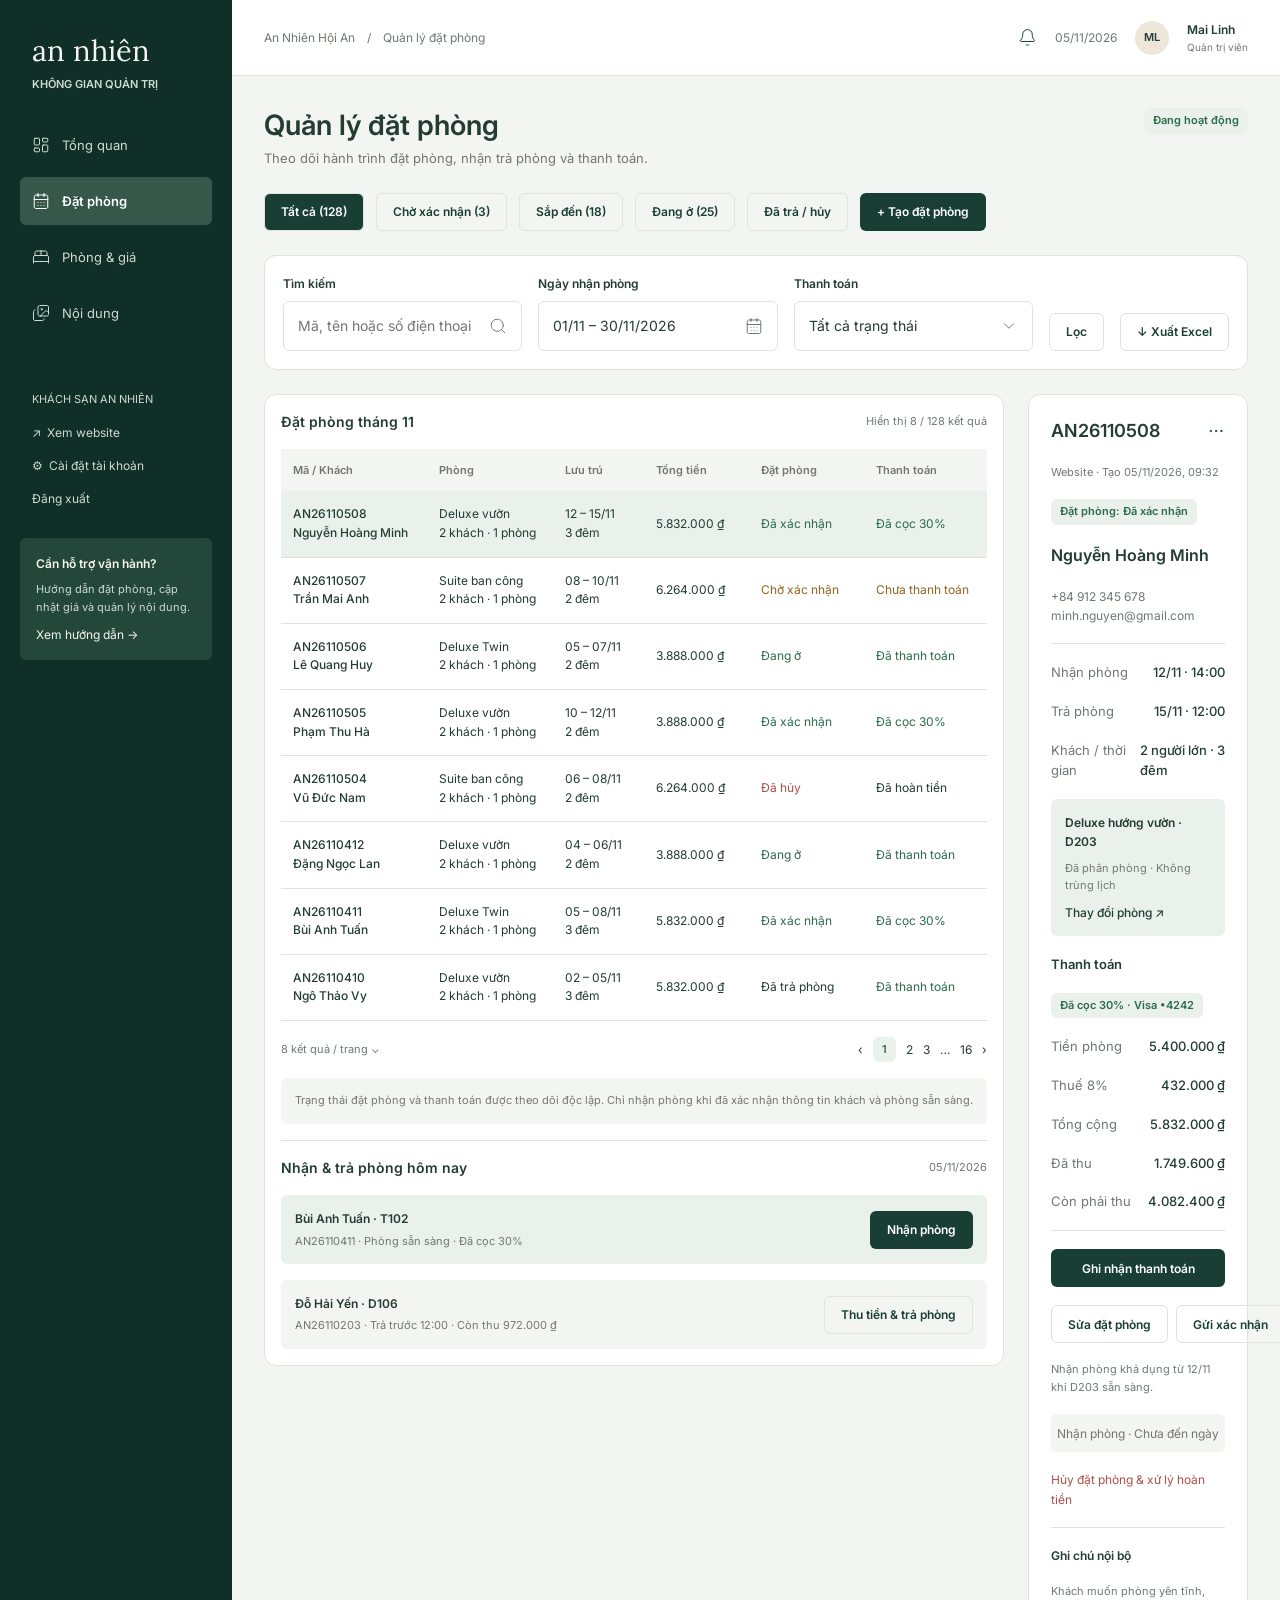
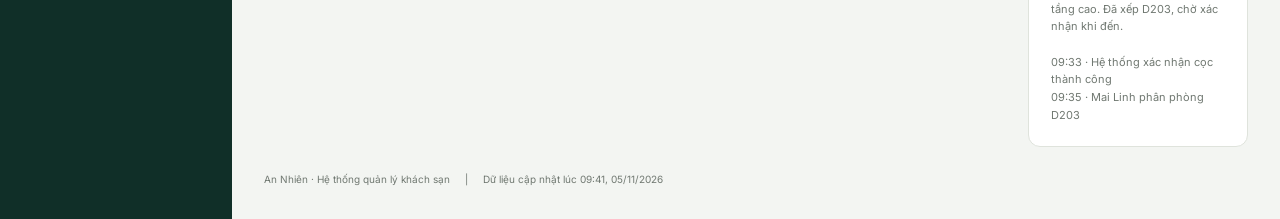
==== admin-dat-phong.html @ 12f2fd22 "initial project" ====
<!DOCTYPE html>
<html lang="vi">
<head>
  <meta charset="UTF-8">
  <meta name="viewport" content="width=device-width, initial-scale=1.0">
  <title>Quản lý đặt phòng · Quản trị An Nhiên</title>
  <link rel="preconnect" href="https://fonts.googleapis.com">
  <link rel="preconnect" href="https://fonts.gstatic.com" crossorigin>
  <link href="https://fonts.googleapis.com/css2?family=Inter:wght@400;500;600&family=Lora:wght@400&display=swap" rel="stylesheet">
  <link rel="stylesheet" href="styles.css">
</head>
<body class="admin-body">

  <div class="admin">
    <!-- Thanh quản trị -->
    <aside class="admin-sidebar">
      <a href="admin-tong-quan.html" class="admin-brand">
        <span>an nhiên</span>
        <span>KHÔNG GIAN QUẢN TRỊ</span>
      </a>
      <nav class="admin-nav">
        <a href="admin-tong-quan.html"><img src="assets/icons/admin-dashboard.svg" width="18" height="18" alt="">Tổng quan</a>
        <a href="admin-dat-phong.html" class="active"><img src="assets/icons/admin-calendar.svg" width="18" height="18" alt="">Đặt phòng</a>
        <a href="admin-phong-gia.html"><img src="assets/icons/admin-bed.svg" width="18" height="18" alt="">Phòng &amp; giá</a>
        <a href="admin-noi-dung.html"><img src="assets/icons/admin-images.svg" width="18" height="18" alt="">Nội dung</a>
      </nav>
      <div class="admin-links">
        <p class="tiny">KHÁCH SẠN AN NHIÊN</p>
        <a href="index.html">↗ &nbsp;Xem website</a>
        <a href="#">⚙ &nbsp;Cài đặt tài khoản</a>
        <a href="dang-nhap.html">Đăng xuất</a>
      </div>
      <div class="admin-help">
        <p class="small strong">Cần hỗ trợ vận hành?</p>
        <p class="tiny">Hướng dẫn đặt phòng, cập nhật giá và quản lý nội dung.</p>
        <a href="#" class="small">Xem hướng dẫn →</a>
      </div>
    </aside>

    <!-- Không gian làm việc -->
    <div class="workspace">
      <header class="admin-topbar">
        <p class="small muted">An Nhiên Hội An &nbsp;&nbsp; / &nbsp;&nbsp; Quản lý đặt phòng</p>
        <div class="admin-account">
          <button type="button" class="icon-btn" aria-label="Thông báo"><img src="assets/icons/bell.svg" width="19" height="19" alt=""></button>
          <span class="small muted">05/11/2026</span>
          <span class="avatar">ML</span>
          <div class="admin-user">
            <p class="small strong">Mai Linh</p>
            <p class="admin-role">Quản trị viên</p>
          </div>
        </div>
      </header>
      <main class="admin-content">
        <div class="admin-title">
          <div>
            <h1>Quản lý đặt phòng</h1>
            <p class="meta-13">Theo dõi hành trình đặt phòng, nhận trả phòng và thanh toán.</p>
          </div>
          <span class="badge badge-green">Đang hoạt động</span>
        </div>

        <div class="chips" data-chips>
          <button type="button" class="btn btn-sm chip is-active">Tất cả (128)</button>
          <button type="button" class="btn btn-sm chip">Chờ xác nhận (3)</button>
          <button type="button" class="btn btn-sm chip">Sắp đến (18)</button>
          <button type="button" class="btn btn-sm chip">Đang ở (25)</button>
          <button type="button" class="btn btn-sm chip">Đã trả / hủy</button>
          <button type="button" class="btn btn-primary btn-sm">+ Tạo đặt phòng</button>
        </div>

        <form class="panel filter-bar" onsubmit="return false">
          <label class="field">
            <span class="field-label">Tìm kiếm</span>
            <span class="field-input">
              <input type="search" placeholder="Mã, tên hoặc số điện thoại">
              <img src="assets/icons/search.svg" width="18" height="18" alt="">
            </span>
          </label>
          <label class="field">
            <span class="field-label">Ngày nhận phòng</span>
            <span class="field-input">
              <input type="text" value="01/11 – 30/11/2026">
              <img src="assets/icons/calendar-days.svg" width="18" height="18" alt="">
            </span>
          </label>
          <label class="field">
            <span class="field-label">Thanh toán</span>
            <select class="input select">
              <option>Tất cả trạng thái</option>
              <option>Đã thanh toán</option>
              <option>Đã cọc 30%</option>
              <option>Chưa thanh toán</option>
              <option>Đã hoàn tiền</option>
            </select>
          </label>
          <button type="submit" class="btn btn-outline btn-sm">Lọc</button>
          <button type="button" class="btn btn-outline btn-sm">↓ Xuất Excel</button>
        </form>

        <div class="admin-row">
          <section class="panel booking-list">
            <div class="panel-head">
              <h2 class="h-sans-14">Đặt phòng tháng 11</h2>
              <span class="tiny muted">Hiển thị 8 / 128 kết quả</span>
            </div>
            <div class="table-wrap">
              <table class="data-table" data-selectable>
                <thead>
                  <tr>
                    <th style="width:146px">Mã / Khách</th>
                    <th style="width:126px">Phòng</th>
                    <th style="width:91px">Lưu trú</th>
                    <th style="width:105px">Tổng tiền</th>
                    <th style="width:115px">Đặt phòng</th>
                    <th>Thanh toán</th>
                  </tr>
                </thead>
                <tbody>
                  <tr class="is-selected">
                    <td class="cell-strong">AN26110508<br>Nguyễn Hoàng Minh</td>
                    <td>Deluxe vườn<br>2 khách · 1 phòng</td><td>12 – 15/11<br>3 đêm</td><td>5.832.000 ₫</td>
                    <td class="ok">Đã xác nhận</td><td class="ok">Đã cọc 30%</td>
                  </tr>
                  <tr>
                    <td class="cell-strong">AN26110507<br>Trần Mai Anh</td>
                    <td>Suite ban công<br>2 khách · 1 phòng</td><td>08 – 10/11<br>2 đêm</td><td>6.264.000 ₫</td>
                    <td class="warn">Chờ xác nhận</td><td class="warn">Chưa thanh toán</td>
                  </tr>
                  <tr>
                    <td class="cell-strong">AN26110506<br>Lê Quang Huy</td>
                    <td>Deluxe Twin<br>2 khách · 1 phòng</td><td>05 – 07/11<br>2 đêm</td><td>3.888.000 ₫</td>
                    <td class="ok">Đang ở</td><td class="ok">Đã thanh toán</td>
                  </tr>
                  <tr>
                    <td class="cell-strong">AN26110505<br>Phạm Thu Hà</td>
                    <td>Deluxe vườn<br>2 khách · 1 phòng</td><td>10 – 12/11<br>2 đêm</td><td>3.888.000 ₫</td>
                    <td class="ok">Đã xác nhận</td><td class="ok">Đã cọc 30%</td>
                  </tr>
                  <tr>
                    <td class="cell-strong">AN26110504<br>Vũ Đức Nam</td>
                    <td>Suite ban công<br>2 khách · 1 phòng</td><td>06 – 08/11<br>2 đêm</td><td>6.264.000 ₫</td>
                    <td class="danger">Đã hủy</td><td>Đã hoàn tiền</td>
                  </tr>
                  <tr>
                    <td class="cell-strong">AN26110412<br>Đặng Ngọc Lan</td>
                    <td>Deluxe vườn<br>2 khách · 1 phòng</td><td>04 – 06/11<br>2 đêm</td><td>3.888.000 ₫</td>
                    <td class="ok">Đang ở</td><td class="ok">Đã thanh toán</td>
                  </tr>
                  <tr>
                    <td class="cell-strong">AN26110411<br>Bùi Anh Tuấn</td>
                    <td>Deluxe Twin<br>2 khách · 1 phòng</td><td>05 – 08/11<br>3 đêm</td><td>5.832.000 ₫</td>
                    <td class="ok">Đã xác nhận</td><td class="ok">Đã cọc 30%</td>
                  </tr>
                  <tr>
                    <td class="cell-strong">AN26110410<br>Ngô Thảo Vy</td>
                    <td>Deluxe vườn<br>2 khách · 1 phòng</td><td>02 – 05/11<br>3 đêm</td><td>5.832.000 ₫</td>
                    <td>Đã trả phòng</td><td class="ok">Đã thanh toán</td>
                  </tr>
                </tbody>
              </table>
            </div>
            <div class="pagination">
              <span class="tiny muted">8 kết quả / trang ⌄</span>
              <nav class="pages" aria-label="Phân trang">
                <a href="#" aria-label="Trang trước">‹</a>
                <a href="#" class="current">1</a>
                <a href="#">2</a>
                <a href="#">3</a>
                <span>…</span>
                <a href="#">16</a>
                <a href="#" aria-label="Trang sau">›</a>
              </nav>
            </div>
            <p class="note-box">Trạng thái đặt phòng và thanh toán được theo dõi độc lập. Chỉ nhận phòng khi đã xác nhận thông tin khách và phòng sẵn sàng.</p>
            <hr class="divider">
            <div class="panel-head">
              <h2 class="h-sans-14">Nhận &amp; trả phòng hôm nay</h2>
              <span class="tiny muted">05/11/2026</span>
            </div>
            <div class="task task-green">
              <div>
                <p class="small strong">Bùi Anh Tuấn · T102</p>
                <p class="tiny muted">AN26110411 · Phòng sẵn sàng · Đã cọc 30%</p>
              </div>
              <button type="button" class="btn btn-primary btn-sm">Nhận phòng</button>
            </div>
            <div class="task">
              <div>
                <p class="small strong">Đỗ Hải Yến · D106</p>
                <p class="tiny muted">AN26110203 · Trả trước 12:00 · Còn thu 972.000 ₫</p>
              </div>
              <button type="button" class="btn btn-outline btn-sm">Thu tiền &amp; trả phòng</button>
            </div>
          </section>

          <aside class="panel booking-detail">
            <div class="panel-head">
              <p class="code-18">AN26110508</p>
              <button type="button" class="icon-btn" aria-label="Thao tác khác"><img src="assets/icons/ellipsis.svg" width="18" height="18" alt=""></button>
            </div>
            <p class="tiny muted">Website · Tạo 05/11/2026, 09:32</p>
            <span class="badge badge-green">Đặt phòng: Đã xác nhận</span>
            <p class="strong-16">Nguyễn Hoàng Minh</p>
            <p class="small muted">+84 912 345 678<br>minh.nguyen@gmail.com</p>
            <hr class="divider">
            <div class="line"><span>Nhận phòng</span><b>12/11 · 14:00</b></div>
            <div class="line"><span>Trả phòng</span><b>15/11 · 12:00</b></div>
            <div class="line"><span>Khách / thời gian</span><b>2 người lớn · 3 đêm</b></div>
            <div class="assign">
              <p class="small strong">Deluxe hướng vườn · D203</p>
              <p class="tiny muted">Đã phân phòng · Không trùng lịch</p>
              <a href="admin-phong-gia.html" class="small medium">Thay đổi phòng ↗</a>
            </div>
            <p class="strong-13">Thanh toán</p>
            <span class="badge badge-green">Đã cọc 30% · Visa •4242</span>
            <div class="line"><span>Tiền phòng</span><b>5.400.000 ₫</b></div>
            <div class="line"><span>Thuế 8%</span><b>432.000 ₫</b></div>
            <div class="line"><span>Tổng cộng</span><b>5.832.000 ₫</b></div>
            <div class="line"><span>Đã thu</span><b>1.749.600 ₫</b></div>
            <div class="line"><span>Còn phải thu</span><b>4.082.400 ₫</b></div>
            <hr class="divider">
            <button type="button" class="btn btn-primary btn-sm btn-block">Ghi nhận thanh toán</button>
            <div class="btn-pair">
              <button type="button" class="btn btn-outline btn-sm">Sửa đặt phòng</button>
              <button type="button" class="btn btn-outline btn-sm">Gửi xác nhận</button>
            </div>
            <p class="tiny muted">Nhận phòng khả dụng từ 12/11 khi D203 sẵn sàng.</p>
            <button type="button" class="btn-disabled" disabled>Nhận phòng · Chưa đến ngày</button>
            <button type="button" class="small danger text-left">Hủy đặt phòng &amp; xử lý hoàn tiền</button>
            <hr class="divider">
            <p class="small strong">Ghi chú nội bộ</p>
            <p class="tiny muted">Khách muốn phòng yên tĩnh, tầng cao. Đã xếp D203, chờ xác nhận khi đến.</p>
            <p class="tiny muted">09:33 · Hệ thống xác nhận cọc thành công<br>09:35 · Mai Linh phân phòng D203</p>
          </aside>
        </div>

        <p class="admin-foot">An Nhiên · Hệ thống quản lý khách sạn &nbsp;&nbsp;&nbsp; | &nbsp;&nbsp;&nbsp; Dữ liệu cập nhật lúc 09:41, 05/11/2026</p>
      </main>

      <script>
        // Chọn bộ lọc trạng thái và dòng đặt phòng
        document.querySelectorAll('[data-chips] .chip').forEach((chip, _, all) => {
          chip.addEventListener('click', () => {
            all.forEach((c) => c.classList.remove('is-active'));
            chip.classList.add('is-active');
          });
        });
        document.querySelectorAll('[data-selectable] tbody tr').forEach((row, _, all) => {
          row.addEventListener('click', () => {
            all.forEach((r) => r.classList.remove('is-selected'));
            row.classList.add('is-selected');
          });
        });
      </script>

    </div>
  </div>

</body>
</html>
---- styles.css ----
:root {
  --green-900: #102f28;
  --green-800: #193f35;
  --green-700: #233c34;
  --green-line: #365348;
  --mint: #cddbd1;
  --cream: #f7f5ef;
  --sand: #ede7da;
  --gold: #a37c46;
  --muted: #707871;
  --border: #dfe3dc;
  --radius: 6px;
  --gutter: 80px;
  --serif: "Lora", Georgia, serif;
  --sans: "Inter", system-ui, sans-serif;
}

* { box-sizing: border-box; margin: 0; padding: 0; }

body {
  background: var(--cream);
  color: var(--green-700);
  font-family: var(--sans);
  line-height: 1.6;
}

img { display: block; max-width: 100%; }
a { color: inherit; text-decoration: none; }
ul { list-style: none; }
button { font: inherit; color: inherit; background: none; border: 0; cursor: pointer; }
h1, h2, h3 { font-family: var(--serif); font-weight: 400; color: var(--green-800); line-height: 1.25; }

/* ---------- Thành phần dùng chung ---------- */
.btn {
  display: inline-flex;
  align-items: center;
  justify-content: center;
  height: 50px;
  padding: 0 24px;
  border: 1px solid transparent;
  border-radius: var(--radius);
  font-size: 14px;
  font-weight: 600;
  white-space: nowrap;
  transition: opacity .2s, background .2s;
}
.btn:hover { opacity: .88; }
.btn-primary { background: var(--green-800); color: #fff; }
.btn-light { background: var(--cream); color: var(--green-800); }
.btn-outline { border-color: var(--border); color: var(--green-800); }
.btn-outline:hover { background: #fff; opacity: 1; }

.eyebrow { font-size: 11px; font-weight: 600; color: var(--gold); line-height: normal; }
.eyebrow-light { color: var(--mint); }
.link { font-size: 13px; font-weight: 600; color: var(--green-700); }
.link:hover { text-decoration: underline; }

.h-33 { font-size: 33px; }
.h-34 { font-size: 34px; }
.h-35 { font-size: 35px; }
.h-39 { font-size: 39px; }
.h-40 { font-size: 40px; }
.body-14 { font-size: 14px; color: var(--muted); }
.body-15 { font-size: 15px; color: var(--muted); }

.section { padding: 72px var(--gutter); }
.stack-72 { display: flex; flex-direction: column; gap: 72px; }
.stack-64 { display: flex; flex-direction: column; gap: 64px; }
.grid-3 { display: grid; grid-template-columns: repeat(3, 1fr); gap: 24px; }

/* ---------- Header ---------- */
.topbar {
  display: flex;
  justify-content: space-between;
  align-items: center;
  height: 30px;
  padding: 0 var(--gutter);
  background: var(--green-800);
  color: var(--mint);
  font-size: 10px;
}
.topbar-info { display: flex; gap: 20px; align-items: center; }
.topbar .lang { font-size: 10px; color: var(--mint); }

.navbar {
  display: flex;
  justify-content: space-between;
  align-items: center;
  height: 84px;
  padding: 0 var(--gutter);
  border-bottom: 1px solid var(--border);
}
.brand { display: flex; flex-direction: column; gap: 1px; line-height: normal; }
.brand-name { font-family: var(--serif); font-size: 29px; color: var(--green-800); }
.brand-tag { font-size: 8px; color: var(--gold); }
.nav-links { display: flex; align-items: center; gap: 28px; font-size: 13px; color: var(--muted); }
.nav-links a:not(.btn):hover { color: var(--green-800); }
.nav-links .active { color: var(--green-800); font-weight: 600; }
.nav-links .nav-login { color: var(--green-700); }

/* ---------- Hero ---------- */
.hero {
  position: relative;
  height: 590px;
  padding: 110px var(--gutter) 44px;
  overflow: hidden;
}
.hero-bg { position: absolute; inset: 0; width: 100%; height: 100%; object-fit: cover; }
.hero-overlay {
  position: absolute;
  inset: 0;
  background: linear-gradient(to right, rgba(16, 47, 40, .85), rgba(16, 47, 40, .13) 80%);
}
.hero-content { position: relative; display: flex; flex-direction: column; gap: 24px; }
.hero h1 { font-size: 62px; line-height: 1.18; color: var(--cream); max-width: 850px; }
.hero-lead { font-size: 16px; color: var(--cream); max-width: 530px; }
.hero-actions { display: flex; align-items: center; gap: 24px; font-size: 13px; color: var(--cream); }
.hero-indicator {
  position: absolute;
  right: var(--gutter);
  bottom: 32px;
  display: flex;
  gap: 12px;
  font-size: 12px;
  color: var(--cream);
}
.hero-indicator button { font-size: 12px; color: var(--cream); padding: 0 6px; }

/* ---------- Đặt phòng ---------- */
.booking { display: flex; flex-direction: column; gap: 16px; padding: 28px var(--gutter); }
.booking-card {
  display: flex;
  align-items: flex-end;
  gap: 20px;
  padding: 24px;
  background: #fff;
  border: 1px solid var(--border);
  border-radius: var(--radius);
}
.field { flex: 1; display: flex; flex-direction: column; gap: 8px; min-width: 0; }
.field-label { font-size: 12px; font-weight: 600; }
.field-input {
  display: flex;
  align-items: center;
  justify-content: space-between;
  height: 50px;
  padding: 0 14px;
  border: 1px solid var(--border);
  border-radius: var(--radius);
}
.field-input:focus-within { border-color: var(--green-800); }
.field-input input {
  flex: 1;
  min-width: 0;
  border: 0;
  outline: 0;
  font: inherit;
  font-size: 14px;
  color: var(--green-700);
  background: transparent;
}
.promises { display: flex; justify-content: center; gap: 40px; font-size: 12px; color: var(--muted); flex-wrap: wrap; }

/* ---------- Câu chuyện ---------- */
.story { display: flex; align-items: center; gap: 72px; }
.story-img { width: 590px; height: 390px; object-fit: cover; flex-shrink: 0; }
.story-text { flex: 1; display: flex; flex-direction: column; gap: 22px; }
.stats { display: flex; gap: 32px; }
.stats div { display: flex; flex-direction: column; width: 140px; }
.stats strong { font-family: var(--serif); font-weight: 400; font-size: 30px; line-height: 1.25; color: var(--green-800); }
.stats span { font-size: 11px; color: var(--muted); }

/* ---------- Phòng nghỉ ---------- */
.rooms { display: flex; flex-direction: column; gap: 28px; }
.section-head { display: flex; justify-content: space-between; align-items: flex-end; gap: 24px; }
.section-head > div, .section-title { display: flex; flex-direction: column; gap: 12px; }
.room-card { background: #fff; overflow: hidden; }
.room-card img { width: 100%; height: 270px; object-fit: cover; transition: transform .4s; }
.room-card:hover img { transform: scale(1.03); }
.room-info { display: flex; flex-direction: column; gap: 14px; padding: 24px; position: relative; background: #fff; }
.room-info h3 { font-size: 25px; }
.room-meta { font-size: 12px; color: var(--muted); }
.room-amenities { font-size: 13px; color: var(--muted); }
.room-foot { display: flex; justify-content: space-between; align-items: center; }
.price { display: flex; flex-direction: column; gap: 2px; }
.price span { font-size: 11px; color: var(--muted); }
.price strong { font-size: 20px; font-weight: 600; }

.amenities {
  display: flex;
  justify-content: space-between;
  flex-wrap: wrap;
  gap: 16px;
  padding: 30px 0;
  border-top: 1px solid var(--border);
  border-bottom: 1px solid var(--border);
  font-size: 13px;
}
.amenities li { display: flex; align-items: center; gap: 12px; }

/* ---------- Dịch vụ ---------- */
.services { display: flex; flex-direction: column; gap: 30px; padding-top: 0; }
.service-card { display: flex; flex-direction: column; gap: 14px; align-items: flex-start; }
.service-card img { width: 100%; height: 300px; object-fit: cover; }
.service-card h3 { font-size: 26px; }
.service-card p { font-size: 13px; color: var(--muted); }
.service-card .service-meta { font-size: 11px; color: var(--gold); }

/* ---------- Ưu đãi ---------- */
.offer { display: flex; background: var(--green-800); }
.offer-text { flex: 1; display: flex; flex-direction: column; gap: 20px; padding: 64px var(--gutter); }
.offer h2 { font-size: 38px; color: var(--cream); }
.offer-lead { font-size: 14px; color: var(--mint); }
.offer-note { font-size: 11px; color: var(--mint); }
.offer-img { width: 680px; height: 440px; object-fit: cover; flex-shrink: 0; }

/* ---------- Vị trí ---------- */
.location { display: flex; align-items: center; gap: 64px; }
.location-img { width: 610px; height: 310px; object-fit: cover; flex-shrink: 0; }
.location-text { flex: 1; display: flex; flex-direction: column; gap: 18px; align-items: flex-start; }
.distances { display: flex; gap: 32px; flex-wrap: wrap; font-size: 12px; }

/* ---------- Đánh giá ---------- */
.testimonial {
  display: flex;
  flex-direction: column;
  align-items: center;
  gap: 20px;
  padding: 36px 180px;
  background: var(--sand);
  text-align: center;
}
.stars { font-size: 15px; color: var(--gold); }
.testimonial blockquote { font-family: var(--serif); font-size: 27px; line-height: 1.55; color: var(--green-800); }
.testimonial figcaption { font-size: 12px; color: var(--muted); }
.testimonial-note { font-size: 11px; color: var(--muted); }

/* ---------- FAQ ---------- */
.faq { display: flex; gap: 80px; align-items: flex-start; }
.faq-intro { width: 420px; flex-shrink: 0; display: flex; flex-direction: column; gap: 14px; align-items: flex-start; }
.faq-list { flex: 1; display: flex; flex-direction: column; gap: 18px; }
.faq-list details { border-bottom: 1px solid var(--border); padding-bottom: 18px; }
.faq-list summary {
  display: flex;
  justify-content: space-between;
  gap: 16px;
  font-size: 13px;
  cursor: pointer;
  list-style: none;
}
.faq-list summary::-webkit-details-marker { display: none; }
.faq-list summary::after { content: "+"; font-size: 14px; }
.faq-list details[open] summary { font-size: 14px; font-weight: 600; }
.faq-list details[open] summary::after { content: "−"; font-weight: 400; }
.faq-list details p { margin-top: 18px; font-size: 13px; color: var(--muted); }

/* ---------- CTA ---------- */
.cta {
  display: flex;
  justify-content: space-between;
  align-items: center;
  gap: 24px;
  padding-top: 32px;
  border-top: 1px solid var(--border);
}
.cta > div { display: flex; flex-direction: column; gap: 8px; }

/* ---------- Footer ---------- */
.footer { display: flex; flex-direction: column; gap: 32px; padding: 48px var(--gutter) 24px; background: var(--green-900); color: var(--mint); }
.footer-cols { display: flex; gap: 90px; }
.footer-brand { width: 340px; display: flex; flex-direction: column; gap: 14px; font-size: 13px; }
.footer-logo { font-family: var(--serif); font-size: 32px; color: var(--cream); line-height: normal; }
.footer-col { display: flex; flex-direction: column; gap: 10px; font-size: 12px; }
.footer-contact { width: 300px; }
.footer-col h4 { font-size: 14px; font-weight: 600; color: var(--cream); }
.footer-col a:hover { color: var(--cream); }
.footer-bottom {
  display: flex;
  justify-content: space-between;
  gap: 16px;
  padding-top: 20px;
  border-top: 1px solid var(--green-line);
  font-size: 10px;
}

/* =========================================================
   Trang con (dùng chung)
   ========================================================= */
:root {
  --ok: #2c6b4c;
  --ok-bg: #eaf1eb;
  --warn: #92651e;
  --warn-bg: #fbf0d9;
}

.page { display: flex; flex-direction: column; gap: 28px; padding: 40px var(--gutter) 64px; }
.page-32 { padding-top: 32px; }
.breadcrumb { font-size: 11px; color: var(--muted); }
.breadcrumb a:hover { color: var(--green-800); }
.page-intro { display: flex; flex-direction: column; gap: 12px; }
.gap-10 { gap: 10px; }
.h-27 { font-size: 27px; }
.h-29 { font-size: 29px; }
.h-44 { font-size: 44px; }

.card { background: #fff; border: 1px solid var(--border); border-radius: var(--radius); }
.divider { border: 0; border-top: 1px solid var(--border); width: 100%; }
.badge { display: inline-flex; align-self: flex-start; padding: 4px 9px; border-radius: var(--radius); font-size: 11px; font-weight: 600; white-space: nowrap; }
.badge-green { background: var(--ok-bg); color: var(--ok); }
.badge-amber { background: var(--warn-bg); color: var(--warn); }
.btn-sm { height: 38px; padding: 0 16px; font-size: 12px; }
.btn-block { width: 100%; }

.tiny { font-size: 11px; }
.small { font-size: 12px; }
.text-13 { font-size: 13px; }
.meta-13 { font-size: 13px; color: var(--muted); }
.muted { color: var(--muted); }
.ok { color: var(--ok); }
.center { text-align: center; }
.strong-13 { font-family: var(--sans); font-size: 13px; font-weight: 600; color: var(--green-700); line-height: 1.6; }
.strong-14 { font-size: 14px; font-weight: 600; }
.muted-btn { font-size: 11px; color: var(--muted); }
.muted-btn:hover { color: var(--green-800); }

.page .booking-card { width: 100%; }

/* ---------- Tìm phòng ---------- */
.search-layout { display: flex; gap: 28px; align-items: flex-start; }
.filters { width: 264px; flex-shrink: 0; padding: 24px; display: flex; flex-direction: column; gap: 22px; }
.filters-head { display: flex; justify-content: space-between; align-items: center; padding-bottom: 22px; border-bottom: 1px solid var(--border); }
.filters-head h2 { font-family: var(--sans); font-size: 16px; font-weight: 600; color: var(--green-700); line-height: 1.6; }
.filters-body { display: flex; flex-direction: column; gap: 22px; }
.filters fieldset { border: 0; display: flex; flex-direction: column; gap: 22px; padding-bottom: 22px; border-bottom: 1px solid var(--border); }
.filters fieldset:last-child { border-bottom: 0; padding-bottom: 0; }
.filters legend { float: left; font-size: 12px; font-weight: 600; }
.filters legend + * { clear: both; }
.price-bar { height: 6px; border-radius: 100px; background: var(--green-800); }
.check { display: flex; align-items: center; gap: 10px; font-size: 13px; cursor: pointer; }
.check input { width: 14px; height: 14px; accent-color: var(--green-800); }

.results { flex: 1; min-width: 0; display: flex; flex-direction: column; gap: 18px; }
.results-head { display: flex; justify-content: space-between; align-items: center; }
.sort { font-size: 12px; color: var(--muted); }
.sort select { border: 0; background: transparent; font: inherit; color: var(--muted); cursor: pointer; }
.result-card { display: flex; overflow: hidden; }
.result-card.is-selected { border-color: var(--green-800); }
.result-card > img { width: 275px; height: 300px; object-fit: cover; flex-shrink: 0; }
.result-info { flex: 1; min-width: 0; display: flex; flex-direction: column; gap: 14px; padding: 24px; }
.result-top { display: flex; justify-content: space-between; align-items: flex-start; }
.stock { font-size: 11px; color: var(--warn); }
.result-info h3 { font-size: 26px; }
.ticks { display: flex; gap: 20px; flex-wrap: wrap; font-size: 12px; }
.result-foot { display: flex; justify-content: space-between; align-items: flex-end; gap: 16px; }
.price-lg { font-size: 21px; font-weight: 600; }

/* ---------- Chi tiết phòng ---------- */
.room-head { display: flex; justify-content: space-between; align-items: flex-end; gap: 24px; }
.room-actions { display: flex; gap: 20px; font-size: 13px; white-space: nowrap; }
.room-actions button:hover { color: var(--gold); }
.gallery { display: flex; gap: 16px; }
.gallery-main { width: 840px; height: 420px; object-fit: cover; flex-shrink: 0; }
.gallery-side { flex: 1; min-width: 0; display: flex; flex-direction: column; gap: 16px; }
.gallery-side img { width: 100%; height: 202px; object-fit: cover; }
.gallery-more { position: relative; }
.gallery-count { position: absolute; right: 16px; bottom: 16px; padding: 10px; background: #fff; border-radius: var(--radius); font-size: 12px; font-weight: 600; }

.detail-layout { display: flex; gap: 40px; align-items: flex-start; }
.detail-main { flex: 1; min-width: 0; display: flex; flex-direction: column; gap: 28px; }
.feature-icons { display: flex; gap: 32px; flex-wrap: wrap; font-size: 12px; }
.feature-icons li { display: flex; flex-direction: column; gap: 10px; }
.rate-head { display: flex; justify-content: space-between; align-items: flex-start; gap: 16px; }
.rate-option { display: flex; flex-direction: column; gap: 14px; padding: 24px; cursor: pointer; }
.rate-option:has(input:checked) { border-color: var(--green-800); gap: 18px; }
.rate-top { display: flex; justify-content: space-between; align-items: flex-start; }
.rate-name { display: flex; align-items: center; gap: 8px; font-size: 16px; font-weight: 600; }
.rate-option:has(input:checked) .rate-name { font-size: 17px; }
.rate-name input { accent-color: var(--green-800); }
.rate-perks { font-size: 13px; }
.rate-price { display: flex; justify-content: space-between; align-items: center; gap: 16px; }
.rate-price strong { font-size: 20px; font-weight: 600; }
.rate-option:has(input:checked) .rate-price strong { font-size: 22px; }
.policies { display: flex; gap: 32px; }
.policies > div { flex: 1; display: flex; flex-direction: column; gap: 8px; }

.summary { width: 360px; flex-shrink: 0; padding: 26px; display: flex; flex-direction: column; gap: 20px; }
.line { display: flex; justify-content: space-between; align-items: baseline; gap: 12px; font-size: 13px; }
.line span { color: var(--muted); }
.line b { font-weight: 500; }
.line-total span { font-size: 15px; }
.line-total b { font-size: 18px; font-weight: 600; }

/* ---------- Tiến trình đặt phòng ---------- */
.stepper {
  display: flex;
  justify-content: center;
  align-items: center;
  gap: 30px;
  height: 68px;
  background: #fff;
  border-bottom: 1px solid var(--border);
  list-style: none;
  font-size: 12px;
  color: var(--muted);
}
.stepper li { display: flex; align-items: center; gap: 10px; }
.stepper li:not(:last-child)::after { content: ""; width: 92px; height: 1px; background: var(--border); }
.step-dot {
  display: inline-flex;
  align-items: center;
  justify-content: center;
  width: 26px;
  height: 26px;
  border-radius: 100px;
  background: #f3f5f2;
  font-size: 11px;
}
.stepper .done, .stepper .current { color: var(--green-800); }
.stepper .current { font-weight: 600; }
.stepper .done .step-dot, .stepper .current .step-dot { background: var(--green-800); color: #fff; font-weight: 400; }

/* ---------- Biểu mẫu dùng chung ---------- */
.strong { font-weight: 600; }
.gap-12 { gap: 12px !important; }
.form-row { display: flex; gap: 20px; }
.input {
  width: 100%;
  height: 50px;
  padding: 0 14px;
  border: 1px solid var(--border);
  border-radius: var(--radius);
  background: #fff;
  font: inherit;
  font-size: 14px;
  color: var(--green-700);
  outline: 0;
}
.input:focus, .field-input:focus-within { border-color: var(--green-800); }
.select {
  appearance: none;
  background: #fff url("assets/icons/chevron-down.svg") no-repeat right 14px center / 18px;
  cursor: pointer;
}
.textarea { height: auto; min-height: 84px; padding: 14px; font-size: 13px; resize: vertical; line-height: 1.6; }
.h-25 { font-size: 25px; }

/* ---------- Xác nhận đặt phòng ---------- */
.page-confirm { gap: 30px; padding: 48px 200px 64px; }
.success { display: flex; flex-direction: column; align-items: center; gap: 14px; text-align: center; }
.success-icon { display: flex; align-items: center; justify-content: center; width: 60px; height: 60px; border-radius: 100px; background: var(--ok-bg); }
.badges { display: flex; gap: 12px; flex-wrap: wrap; justify-content: center; }
.ticket { border-radius: 12px; overflow: hidden; }
.ticket-head { display: flex; justify-content: space-between; align-items: center; gap: 16px; padding: 28px; background: var(--ok-bg); }
.ticket-code { display: flex; flex-direction: column; gap: 5px; }
.code { font-size: 27px; font-weight: 600; }
.ticket-room { display: flex; gap: 28px; padding: 28px; }
.ticket-room > img { width: 280px; height: 210px; object-fit: cover; flex-shrink: 0; }
.ticket-room-info { flex: 1; display: flex; flex-direction: column; gap: 16px; }
.h-28 { font-size: 28px; }
.stay-dates { display: flex; gap: 60px; }
.stay-dates > div { display: flex; flex-direction: column; gap: 4px; }
.date { font-size: 19px; font-weight: 600; }
.ticket-cols { display: flex; gap: 48px; padding: 0 28px 28px; }
.ticket-cols > div { flex: 1; display: flex; flex-direction: column; gap: 14px; padding-top: 14px; border-top: 1px solid var(--border); }
.col-title { font-family: var(--sans); font-size: 15px; font-weight: 600; color: var(--green-700); line-height: 1.6; }
.text-14 { font-size: 14px; }
.prepare { display: flex; gap: 32px; }
.prepare > div { flex: 1; display: flex; flex-direction: column; gap: 12px; align-items: flex-start; }
.actions-center { display: flex; justify-content: center; gap: 16px; flex-wrap: wrap; }
.inline-link { font-size: inherit; color: var(--green-700); text-decoration: underline; }
.text-dark { color: var(--green-700); font-weight: 600; }

/* Thông báo đã gửi email */
.toast {
  position: fixed;
  top: 24px;
  right: 24px;
  z-index: 50;
  display: flex;
  align-items: center;
  gap: 14px;
  max-width: calc(100% - 32px);
  padding: 16px 18px;
  background: #fff;
  border: 1px solid var(--border);
  border-left: 4px solid var(--ok);
  border-radius: var(--radius);
  box-shadow: 0 12px 32px rgba(16, 47, 40, .14);
  opacity: 0;
  transform: translateY(-12px);
  pointer-events: none;
  transition: opacity .3s, transform .3s;
}
.toast.is-visible { opacity: 1; transform: none; pointer-events: auto; }
.toast-close { margin-left: 8px; font-size: 20px; line-height: 1; color: var(--muted); }
.toast-close:hover { color: var(--green-800); }
@media (max-width: 900px) { .toast { top: 12px; right: 16px; left: 16px; } }

/* ---------- Dịch vụ ---------- */
.banner { position: relative; height: 400px; padding: 80px var(--gutter); overflow: hidden; }
.banner-overlay { position: absolute; inset: 0; background: rgba(16, 47, 40, .65); }
.banner-content { position: relative; display: flex; flex-direction: column; gap: 18px; color: var(--cream); }
.banner h1 { font-size: 49px; color: var(--cream); max-width: 850px; }
.banner-content > p:last-child { font-size: 15px; }
.tabs { display: flex; justify-content: center; align-items: center; gap: 56px; height: 72px; background: #fff; font-size: 13px; color: var(--muted); overflow-x: auto; white-space: nowrap; }
.tabs a:hover { color: var(--green-700); }
.tabs .active { color: var(--green-700); font-weight: 600; }
.services-list { display: flex; flex-direction: column; gap: 56px; padding-top: 64px; padding-bottom: 64px; }
.feature { display: flex; align-items: center; gap: 64px; }
.feature > img { width: 600px; height: 370px; object-fit: cover; flex-shrink: 0; }
.feature-reverse { flex-direction: row-reverse; }
.feature-text { flex: 1; display: flex; flex-direction: column; gap: 19px; align-items: flex-start; }
.price-note { font-size: 13px; font-weight: 600; color: var(--gold); }
.more-services { display: flex; flex-direction: column; gap: 28px; }
.gap-16 { gap: 16px; }
.img-230 { height: 230px !important; }
.h-24 { font-size: 24px; }
.help-box { display: flex; justify-content: space-between; align-items: center; gap: 24px; padding: 32px; background: var(--sand); }
.help-box > div { display: flex; flex-direction: column; gap: 10px; max-width: 640px; }

/* ---------- Liên hệ ---------- */
.page-contact { gap: 40px; padding-top: 48px; }
.contact-layout { display: flex; gap: 64px; align-items: flex-start; }
.contact-info { width: 440px; flex-shrink: 0; display: flex; flex-direction: column; gap: 24px; }
.channels { display: flex; flex-direction: column; gap: 24px; }
.channels li { display: flex; gap: 16px; }
.channels li > div { display: flex; flex-direction: column; gap: 4px; }
.channel-icon { display: flex; align-items: center; justify-content: center; width: 42px; height: 42px; flex-shrink: 0; border-radius: 100px; background: var(--sand); }
.medium-13 { font-size: 13px; font-weight: 500; }
.socials { display: flex; gap: 14px; font-size: 13px; }
.socials a:hover { color: var(--gold); }
.book-now { display: flex; flex-direction: column; gap: 10px; align-items: flex-start; padding: 20px; background: var(--ok-bg); }
.contact-form { flex: 1; min-width: 0; display: flex; flex-direction: column; gap: 22px; padding: 32px; border-radius: 12px; }
.input::placeholder { color: var(--muted); }
.textarea-lg { min-height: 132px; }
.directions { display: flex; align-items: center; gap: 40px; }
.map { position: relative; width: 800px; height: 290px; flex-shrink: 0; overflow: hidden; background: #e6ebdf; }
.map-river { position: absolute; inset: 0; width: 100%; height: 100%; }
.map-roads { position: absolute; top: 22.41%; left: 16.68%; width: 62.61%; height: 24.14%; }
.map-label { position: absolute; font-size: 12px; color: var(--muted); line-height: normal; }
.map-river-label { position: absolute; left: 390px; top: 232px; font-family: var(--serif); font-style: italic; font-size: 16px; color: var(--muted); }
.map-pin { position: absolute; left: 220px; top: 80px; padding: 12px; border-radius: var(--radius); background: var(--green-800); color: var(--cream); font-size: 13px; font-weight: 600; }
.map-note { position: absolute; left: 14px; top: 258px; padding: 4px; background: #fff; font-size: 9px; color: var(--muted); }
.directions-text { flex: 1; display: flex; flex-direction: column; gap: 16px; align-items: flex-start; }

/* ---------- Đăng nhập ---------- */
.login { display: flex; min-height: 100vh; }
.login-brand { position: relative; width: 690px; flex-shrink: 0; min-height: 1000px; padding: 64px; overflow: hidden; color: var(--cream); }
.login-overlay { position: absolute; inset: 0; background: linear-gradient(to bottom, rgba(16, 47, 40, .2), rgba(16, 47, 40, .9)); }
.login-logo { position: relative; display: flex; flex-direction: column; gap: 5px; line-height: normal; }
.login-logo span:first-child { font-family: var(--serif); font-size: 40px; color: var(--cream); }
.login-logo span:last-child { font-size: 11px; font-weight: 600; color: var(--mint); }
.login-greeting { position: absolute; left: 64px; top: 650px; width: 550px; display: flex; flex-direction: column; gap: 22px; }
.login-greeting h2 { font-size: 43px; color: var(--cream); }
.login-lead { font-size: 15px; }
.login-greeting .tiny { color: var(--mint); }
.login-main { flex: 1; min-width: 0; display: flex; flex-direction: column; gap: 32px; padding: 48px 96px 40px; }
.back-link:hover { color: var(--green-800); }
.login-form { display: flex; flex-direction: column; gap: 22px; padding-top: 35px; }
.h-37 { font-size: 37px; }
.segmented { display: flex; gap: 5px; padding: 5px; background: var(--sand); border-radius: var(--radius); }
.segmented label { flex: 1; cursor: pointer; }
.segmented input { position: absolute; opacity: 0; pointer-events: none; }
.segmented span { display: flex; align-items: center; justify-content: center; gap: 8px; height: 42px; border-radius: var(--radius); font-size: 13px; }
.segmented input:checked + span { background: #fff; font-weight: 600; }
.segmented input:focus-visible + span { outline: 2px solid var(--green-800); }
.icon-btn { display: flex; padding: 0; }
.login-options { display: flex; justify-content: space-between; align-items: center; }
.medium { font-weight: 500; }
.staff-box { display: flex; flex-direction: column; gap: 8px; align-items: flex-start; padding: 18px; background: var(--ok-bg); border-radius: var(--radius); }
.staff-title { display: flex; align-items: center; gap: 8px; }
.login-foot { font-size: 10px; color: var(--muted); }

/* =========================================================
   Quản trị
   ========================================================= */
.admin-body { background: #f3f5f2; }
.admin { display: flex; min-height: 100vh; }
.admin-sidebar {
  width: 232px;
  flex-shrink: 0;
  min-height: 1100px;
  display: flex;
  flex-direction: column;
  gap: 30px;
  padding: 32px 20px;
  background: var(--green-900);
  color: var(--mint);
}
.admin-brand { display: flex; flex-direction: column; gap: 8px; padding-left: 12px; line-height: normal; }
.admin-brand span:first-child { font-family: var(--serif); font-size: 29px; color: var(--cream); }
.admin-brand span:last-child { font-size: 11px; font-weight: 600; }
.admin-nav { display: flex; flex-direction: column; gap: 8px; }
.admin-nav a { display: flex; align-items: center; gap: 12px; height: 48px; padding: 0 12px; border-radius: var(--radius); font-size: 13px; }
.admin-nav a:hover { background: rgba(255, 255, 255, .06); }
.admin-nav a.active { background: #36584b; color: #fff; font-weight: 600; }
.admin-nav a.active img { filter: brightness(0) invert(1); }
.admin-links { display: flex; flex-direction: column; gap: 14px; padding: 24px 0 0 12px; font-size: 12px; }
.admin-links a:hover { color: #fff; }
.admin-help { display: flex; flex-direction: column; gap: 8px; padding: 16px; background: #23473b; border-radius: var(--radius); }
.admin-help .strong, .admin-help a { color: var(--cream); }

.workspace { flex: 1; min-width: 0; display: flex; flex-direction: column; }
.admin-topbar { display: flex; justify-content: space-between; align-items: center; height: 76px; padding: 0 32px; background: #fff; border-bottom: 1px solid var(--border); }
.admin-account { display: flex; align-items: center; gap: 18px; }
.avatar { display: inline-flex; align-items: center; justify-content: center; width: 34px; height: 34px; border-radius: 100px; background: var(--sand); font-size: 11px; font-weight: 600; }
.admin-role { font-size: 10px; color: var(--muted); }

.admin-content { display: flex; flex-direction: column; gap: 24px; padding: 32px; }
.admin-title { display: flex; justify-content: space-between; align-items: center; gap: 16px; }
.admin-title > div { display: flex; flex-direction: column; gap: 6px; }
.admin-title h1 { font-family: var(--sans); font-size: 28px; font-weight: 600; color: var(--green-700); line-height: normal; }
.admin-toolbar { display: flex; justify-content: space-between; align-items: center; gap: 10px; flex-wrap: wrap; }
.toolbar-group { display: flex; gap: 10px; flex-wrap: wrap; }
.btn-outline.btn-sm { background: transparent; }
.panel { background: #fff; border: 1px solid var(--border); border-radius: 12px; padding: 22px; display: flex; flex-direction: column; gap: 20px; }
.panel-head { display: flex; justify-content: space-between; align-items: center; gap: 12px; }
.panel-head h2 { font-family: var(--sans); font-size: 16px; font-weight: 600; color: var(--green-700); line-height: 1.6; }
.panel-link { font-size: 12px; font-weight: 500; color: var(--green-800); white-space: nowrap; }
.panel-link:hover { text-decoration: underline; }

.kpis { display: grid; grid-template-columns: repeat(4, 1fr); gap: 18px; }
.kpi { gap: 12px; }
.kpi-head { display: flex; justify-content: space-between; align-items: flex-start; font-size: 12px; color: var(--muted); }
.kpi-value { font-size: 30px; font-weight: 600; }

.admin-row { display: flex; gap: 24px; align-items: flex-start; }
.revenue { width: 716px; flex-shrink: 0; }
.room-status { flex: 1; min-width: 0; }
.revenue-total { display: flex; align-items: baseline; gap: 24px; }
.revenue-total strong { font-size: 26px; font-weight: 600; }
.bar-chart { display: flex; align-items: flex-end; gap: 18px; }
.bar-axis { display: flex; flex-direction: column; justify-content: space-between; height: 175px; font-size: 10px; color: var(--muted); }
.bars { flex: 1; display: flex; align-items: flex-end; gap: 32px; height: 195px; padding: 0 24px; }
.bar-col { flex: 1; display: flex; flex-direction: column; align-items: center; gap: 8px; font-size: 10px; color: var(--muted); }
.bar { width: 100%; background: #7e9c8c; border-radius: 4px 4px 0 0; }
.bar-today { background: var(--green-800); }
.occupancy { display: flex; align-items: center; gap: 22px; }
.occupancy-ring { display: flex; flex-direction: column; align-items: center; justify-content: center; width: 120px; height: 120px; flex-shrink: 0; border-radius: 100px; background: var(--ok-bg); }
.occupancy-ring strong { font-size: 28px; font-weight: 600; }
.occupancy-ring span { font-size: 10px; color: var(--muted); }
.legend { flex: 1; display: flex; flex-direction: column; gap: 10px; }
.arrivals { display: flex; justify-content: space-between; }
.arrivals div { display: flex; flex-direction: column; }
.arrivals div:last-child { align-items: flex-end; }
.arrivals strong { font-size: 23px; font-weight: 600; }
.arrivals span { font-size: 11px; color: var(--muted); }

.alert { display: flex; align-items: center; gap: 20px; flex-wrap: wrap; padding: 16px; background: var(--warn-bg); border-radius: var(--radius); font-size: 12px; color: var(--warn); }
.alert strong { font-weight: 600; }
.alert a:hover { text-decoration: underline; }

.table-wrap { overflow-x: auto; }
.data-table { width: 100%; border-collapse: collapse; font-size: 12px; text-align: left; }
.data-table th { height: 42px; padding: 0 12px; background: #f3f5f2; font-size: 11px; font-weight: 600; color: var(--muted); vertical-align: middle; line-height: normal; white-space: nowrap; }
.data-table td { min-height: 64px; padding: 14px 12px; border-bottom: 1px solid var(--border); line-height: 1.55; }
.data-table tbody tr:hover { background: #fafbf9; }
.cell-strong { font-weight: 500; }
.warn { color: var(--warn); }
.admin-foot { font-size: 10px; color: var(--muted); }

/* ---------- Quản lý đặt phòng ---------- */
:root { --danger: #ae5147; }
.danger { color: var(--danger); }
.text-left { text-align: left; }
.chips { display: flex; gap: 12px; flex-wrap: wrap; }
.chip { border-color: var(--border); background: transparent; color: var(--green-800); }
.chip.is-active { background: var(--green-800); color: #fff; }
.filter-bar { flex-direction: row; align-items: flex-end; gap: 16px; padding: 18px; }
.filter-bar .field { flex: 1; }
.booking-list { width: 740px; flex-shrink: 0; padding: 16px; gap: 16px; }
.booking-detail { flex: 1; min-width: 0; gap: 18px; }
.h-sans-14 { font-size: 14px !important; }
.data-table[data-selectable] tbody tr { cursor: pointer; }
.data-table tbody tr.is-selected { background: var(--ok-bg); }
.pagination { display: flex; justify-content: space-between; align-items: center; }
.pages { display: flex; align-items: center; gap: 10px; font-size: 12px; }
.pages a:hover { color: var(--ok); }
.pages .current { padding: 4px 9px; border-radius: var(--radius); background: var(--ok-bg); color: var(--ok); font-size: 11px; font-weight: 600; }
.note-box { padding: 14px; background: #f3f5f2; border-radius: var(--radius); font-size: 11px; color: var(--muted); }
.task { display: flex; justify-content: space-between; align-items: center; gap: 12px; padding: 14px; background: #f3f5f2; border-radius: var(--radius); }
.task > div { display: flex; flex-direction: column; gap: 4px; }
.task-green { background: var(--ok-bg); }
.code-18 { font-size: 18px; font-weight: 600; }
.strong-16 { font-size: 16px; font-weight: 600; }
.assign { display: flex; flex-direction: column; gap: 8px; align-items: flex-start; padding: 14px; background: var(--ok-bg); border-radius: var(--radius); }
.btn-pair { display: flex; gap: 8px; }
.btn-pair .btn { flex: 1; }
.btn-disabled { height: 38px; border-radius: var(--radius); background: #f3f5f2; font-size: 12px; color: var(--muted); cursor: not-allowed; }

/* ---------- Phòng & giá ---------- */
.gap-8 { gap: 8px; }
.badge-red { background: #faeae6; color: var(--danger); }
.room-types { display: grid; grid-template-columns: repeat(3, 1fr); gap: 18px; }
.room-type { flex-direction: row; gap: 14px; padding: 16px; cursor: pointer; }
.room-type.is-selected { border-color: var(--green-800); }
.room-type > img { width: 92px; height: 116px; object-fit: cover; flex-shrink: 0; }
.room-type-info { flex: 1; min-width: 0; display: flex; flex-direction: column; gap: 7px; }
.room-type-foot { display: flex; justify-content: space-between; gap: 8px; font-size: 11px; }
.room-type-foot a:hover { text-decoration: underline; }
.week-nav { display: flex; align-items: center; gap: 14px; font-size: 12px; font-weight: 500; color: var(--green-800); }
.week-nav button { padding: 0 4px; font-size: 14px; }
.edit-type { width: 552px; flex-shrink: 0; }
.rooms-actual { flex: 1; min-width: 0; }
.check-row { display: flex; gap: 20px; flex-wrap: wrap; }
.badges-left { display: flex; gap: 10px; }
.status-update { display: flex; align-items: flex-end; gap: 12px; }
.status-update .field { flex: 1; }

/* ---------- Quản lý nội dung ---------- */
.gap-10 { gap: 10px; }
.badge-grey { background: #f3f5f2; color: var(--muted); }
.text-tabs { display: flex; gap: 16px; font-size: 12px; color: var(--muted); }
.text-tabs button { font-size: 12px; color: var(--muted); }
.text-tabs .is-active { color: var(--green-700); font-weight: 600; }
.library { display: flex; gap: 24px; align-items: flex-start; }
.library-grid-wrap { width: 752px; flex-shrink: 0; display: flex; flex-direction: column; gap: 12px; }
.library-grid { display: grid; grid-template-columns: repeat(3, 1fr); gap: 12px; }
.media { display: flex; flex-direction: column; gap: 6px; padding: 6px; border: 1px solid var(--border); border-radius: var(--radius); cursor: pointer; }
.media.is-selected { border: 2px solid var(--green-800); padding: 5px; }
.media img { width: 100%; height: 115px; object-fit: cover; }
.media-name { display: flex; justify-content: space-between; align-items: center; font-size: 11px; }
.media-name b { font-weight: 500; }
.media-name input { width: 12px; height: 12px; accent-color: var(--green-800); }
.media-meta { font-size: 10px; color: var(--muted); }
.side-editor { flex: 1; min-width: 0; display: flex; flex-direction: column; gap: 15px; padding: 18px; background: #f3f5f2; border-radius: var(--radius); }
.toggle-row { display: flex; justify-content: space-between; align-items: center; cursor: pointer; }
.toggle-input { position: absolute; opacity: 0; pointer-events: none; }
.toggle-badge { background: #e4e7e2; color: var(--muted); }
.toggle-badge::after { content: "Tắt"; }
.toggle-input:checked + .toggle-badge { background: var(--ok-bg); color: var(--ok); }
.toggle-input:checked + .toggle-badge::after { content: "Bật"; }
.toggle-input:focus-visible + .toggle-badge { outline: 2px solid var(--green-800); }
.service-table { width: 670px; flex-shrink: 0; display: flex; flex-direction: column; gap: 14px; }
.inbox { display: flex; flex-direction: column; gap: 20px; }
.inbox li { display: flex; flex-direction: column; gap: 8px; padding-bottom: 8px; border-bottom: 1px solid var(--border); }
.inbox a:hover { text-decoration: underline; }

/* ---------- Responsive ---------- */
@media (max-width: 1200px) {
  :root { --gutter: 40px; }
  .story-img, .location-img { width: 45%; }
  .offer-img { width: 50%; height: auto; }
  .testimonial { padding: 36px 60px; }
  .footer-cols { gap: 48px; flex-wrap: wrap; }
}

@media (max-width: 900px) {
  :root { --gutter: 20px; }
  .topbar { display: none; }
  .nav-links a:not(.btn) { display: none; }
  .hero { height: auto; min-height: 520px; padding-top: 80px; }
  .hero h1 { font-size: 40px; }
  .booking-card { flex-direction: column; align-items: stretch; }
  .story, .location, .faq, .offer, .cta { flex-direction: column; align-items: stretch; }
  .story-img, .location-img, .offer-img { width: 100%; height: 280px; }
  .faq { gap: 40px; }
  .faq-intro { width: 100%; }
  .grid-3 { grid-template-columns: 1fr; }
  .section-head { flex-direction: column; align-items: flex-start; }
  .h-39, .h-40 { font-size: 32px; }
  .testimonial { padding: 32px 20px; }
  .testimonial blockquote { font-size: 22px; }
  .footer-brand, .footer-contact { width: 100%; }
  .footer-bottom { flex-direction: column; }
}

/* ---------- Responsive: trang con & quản trị ---------- */
@media (max-width: 1200px) {
  .page-confirm { padding-left: 80px; padding-right: 80px; }
  .gallery-main, .feature > img { width: 58%; }
  .map { width: 60%; }
  .contact-info { width: 360px; }
  .login-brand { width: 45%; }
  .login-main { padding: 48px 56px 40px; }
  .kpis { grid-template-columns: repeat(2, 1fr); }
  .admin-row, .library { flex-direction: column; align-items: stretch; }
  .revenue, .booking-list, .edit-type, .library-grid-wrap, .service-table { width: 100%; }
}

@media (max-width: 900px) {
  .page-confirm { padding: 40px var(--gutter) 56px; }
  .search-layout, .detail-layout, .contact-layout, .directions,
  .feature, .feature-reverse, .gallery, .room-head, .rate-head, .policies, .prepare,
  .ticket-room, .ticket-cols, .help-box, .form-row, .result-card { flex-direction: column; align-items: stretch; }
  .filters, .summary, .contact-info { width: 100%; }
  .result-card > img, .ticket-room > img, .gallery-main, .feature > img { width: 100%; height: 240px; }
  .map { width: 100%; height: 290px; }
  .h-44 { font-size: 34px; }
  .banner { height: auto; padding: 56px var(--gutter); }
  .banner h1 { font-size: 34px; }
  .tabs { justify-content: flex-start; gap: 28px; padding: 0 var(--gutter); }
  .stepper { gap: 12px; padding: 0 12px; }
  .stepper li:not(:last-child)::after { width: 24px; }
  .stepper li { font-size: 11px; }
  .login { flex-direction: column; }
  .login-brand { width: 100%; min-height: 360px; }
  .login-greeting { position: relative; left: 0; top: 0; width: auto; margin-top: 120px; }
  .login-main { padding: 32px var(--gutter); }
  .admin { flex-direction: column; }
  .admin-sidebar { width: 100%; min-height: 0; gap: 16px; padding: 20px 16px; }
  .admin-nav { flex-direction: row; overflow-x: auto; }
  .admin-nav a { flex-shrink: 0; }
  .admin-links, .admin-help { display: none; }
  .admin-topbar { padding: 0 16px; }
  .admin-user, .admin-account > .small { display: none; }
  .admin-content { padding: 20px 16px; }
  .kpis, .room-types, .library-grid { grid-template-columns: 1fr; }
  .filter-bar, .status-update { flex-direction: column; align-items: stretch; }
  .bars { gap: 12px; padding: 0 8px; }
  .alert { gap: 10px; }
}
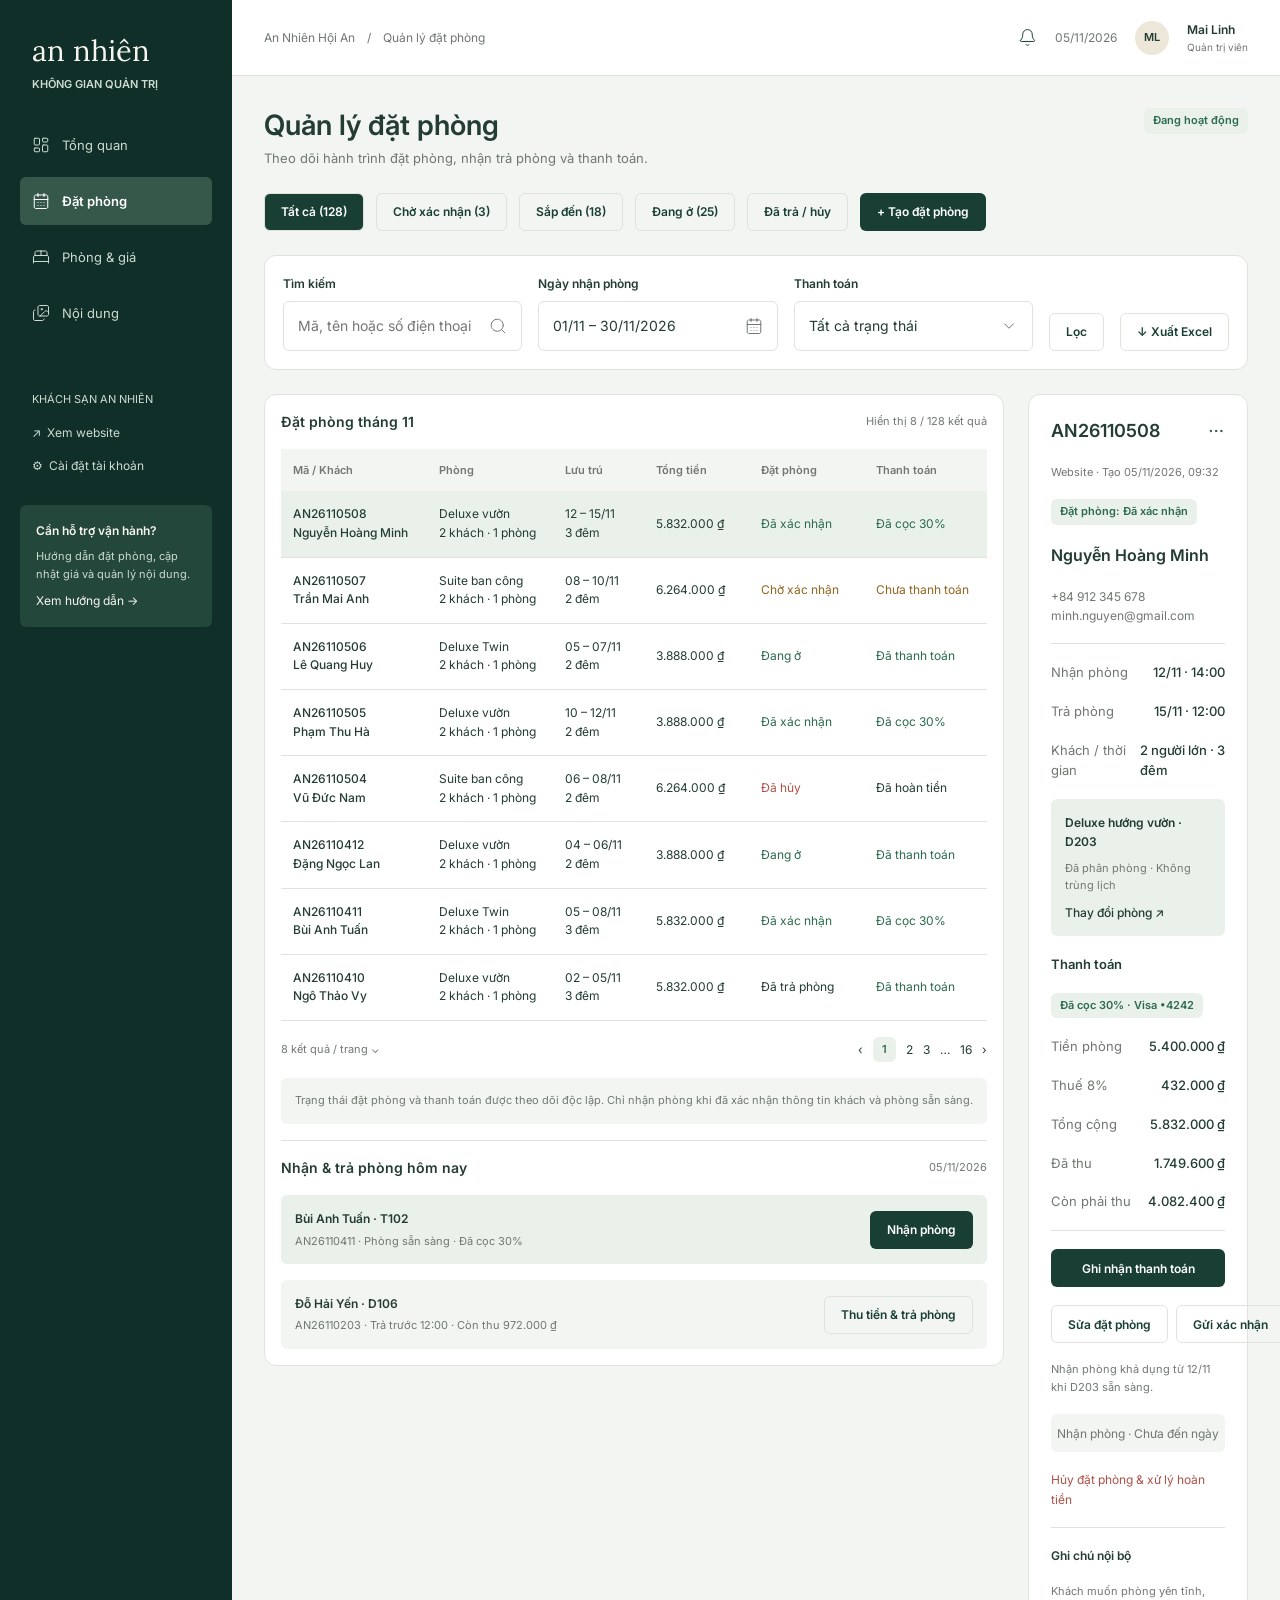
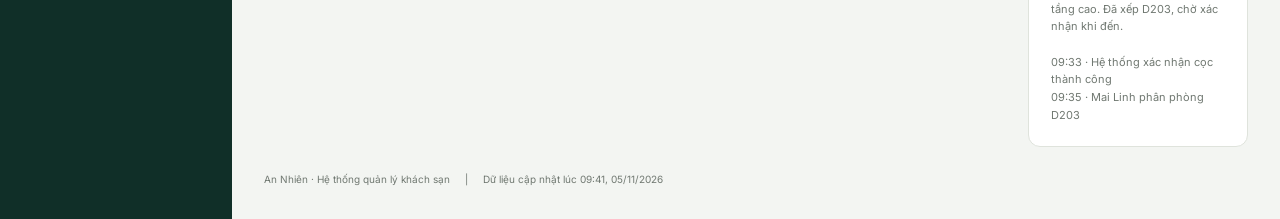
==== commit e6b53081: "fix" ====
--- a/admin-dat-phong.html
+++ b/admin-dat-phong.html
@@ -28,7 +28,6 @@
         <p class="tiny">KHÁCH SẠN AN NHIÊN</p>
         <a href="index.html">↗ &nbsp;Xem website</a>
         <a href="#">⚙ &nbsp;Cài đặt tài khoản</a>
-        <a href="dang-nhap.html">Đăng xuất</a>
       </div>
       <div class="admin-help">
         <p class="small strong">Cần hỗ trợ vận hành?</p>
--- a/styles.css
+++ b/styles.css
@@ -96,7 +96,6 @@
 .nav-links { display: flex; align-items: center; gap: 28px; font-size: 13px; color: var(--muted); }
 .nav-links a:not(.btn):hover { color: var(--green-800); }
 .nav-links .active { color: var(--green-800); font-weight: 600; }
-.nav-links .nav-login { color: var(--green-700); }
 
 /* ---------- Hero ---------- */
 .hero {
@@ -543,33 +542,8 @@
 .map-note { position: absolute; left: 14px; top: 258px; padding: 4px; background: #fff; font-size: 9px; color: var(--muted); }
 .directions-text { flex: 1; display: flex; flex-direction: column; gap: 16px; align-items: flex-start; }
 
-/* ---------- Đăng nhập ---------- */
-.login { display: flex; min-height: 100vh; }
-.login-brand { position: relative; width: 690px; flex-shrink: 0; min-height: 1000px; padding: 64px; overflow: hidden; color: var(--cream); }
-.login-overlay { position: absolute; inset: 0; background: linear-gradient(to bottom, rgba(16, 47, 40, .2), rgba(16, 47, 40, .9)); }
-.login-logo { position: relative; display: flex; flex-direction: column; gap: 5px; line-height: normal; }
-.login-logo span:first-child { font-family: var(--serif); font-size: 40px; color: var(--cream); }
-.login-logo span:last-child { font-size: 11px; font-weight: 600; color: var(--mint); }
-.login-greeting { position: absolute; left: 64px; top: 650px; width: 550px; display: flex; flex-direction: column; gap: 22px; }
-.login-greeting h2 { font-size: 43px; color: var(--cream); }
-.login-lead { font-size: 15px; }
-.login-greeting .tiny { color: var(--mint); }
-.login-main { flex: 1; min-width: 0; display: flex; flex-direction: column; gap: 32px; padding: 48px 96px 40px; }
-.back-link:hover { color: var(--green-800); }
-.login-form { display: flex; flex-direction: column; gap: 22px; padding-top: 35px; }
-.h-37 { font-size: 37px; }
-.segmented { display: flex; gap: 5px; padding: 5px; background: var(--sand); border-radius: var(--radius); }
-.segmented label { flex: 1; cursor: pointer; }
-.segmented input { position: absolute; opacity: 0; pointer-events: none; }
-.segmented span { display: flex; align-items: center; justify-content: center; gap: 8px; height: 42px; border-radius: var(--radius); font-size: 13px; }
-.segmented input:checked + span { background: #fff; font-weight: 600; }
-.segmented input:focus-visible + span { outline: 2px solid var(--green-800); }
 .icon-btn { display: flex; padding: 0; }
-.login-options { display: flex; justify-content: space-between; align-items: center; }
 .medium { font-weight: 500; }
-.staff-box { display: flex; flex-direction: column; gap: 8px; align-items: flex-start; padding: 18px; background: var(--ok-bg); border-radius: var(--radius); }
-.staff-title { display: flex; align-items: center; gap: 8px; }
-.login-foot { font-size: 10px; color: var(--muted); }
 
 /* =========================================================
    Quản trị
@@ -771,8 +745,6 @@
   .gallery-main, .feature > img { width: 58%; }
   .map { width: 60%; }
   .contact-info { width: 360px; }
-  .login-brand { width: 45%; }
-  .login-main { padding: 48px 56px 40px; }
   .kpis { grid-template-columns: repeat(2, 1fr); }
   .admin-row, .library { flex-direction: column; align-items: stretch; }
   .revenue, .booking-list, .edit-type, .library-grid-wrap, .service-table { width: 100%; }
@@ -793,10 +765,6 @@
   .stepper { gap: 12px; padding: 0 12px; }
   .stepper li:not(:last-child)::after { width: 24px; }
   .stepper li { font-size: 11px; }
-  .login { flex-direction: column; }
-  .login-brand { width: 100%; min-height: 360px; }
-  .login-greeting { position: relative; left: 0; top: 0; width: auto; margin-top: 120px; }
-  .login-main { padding: 32px var(--gutter); }
   .admin { flex-direction: column; }
   .admin-sidebar { width: 100%; min-height: 0; gap: 16px; padding: 20px 16px; }
   .admin-nav { flex-direction: row; overflow-x: auto; }
